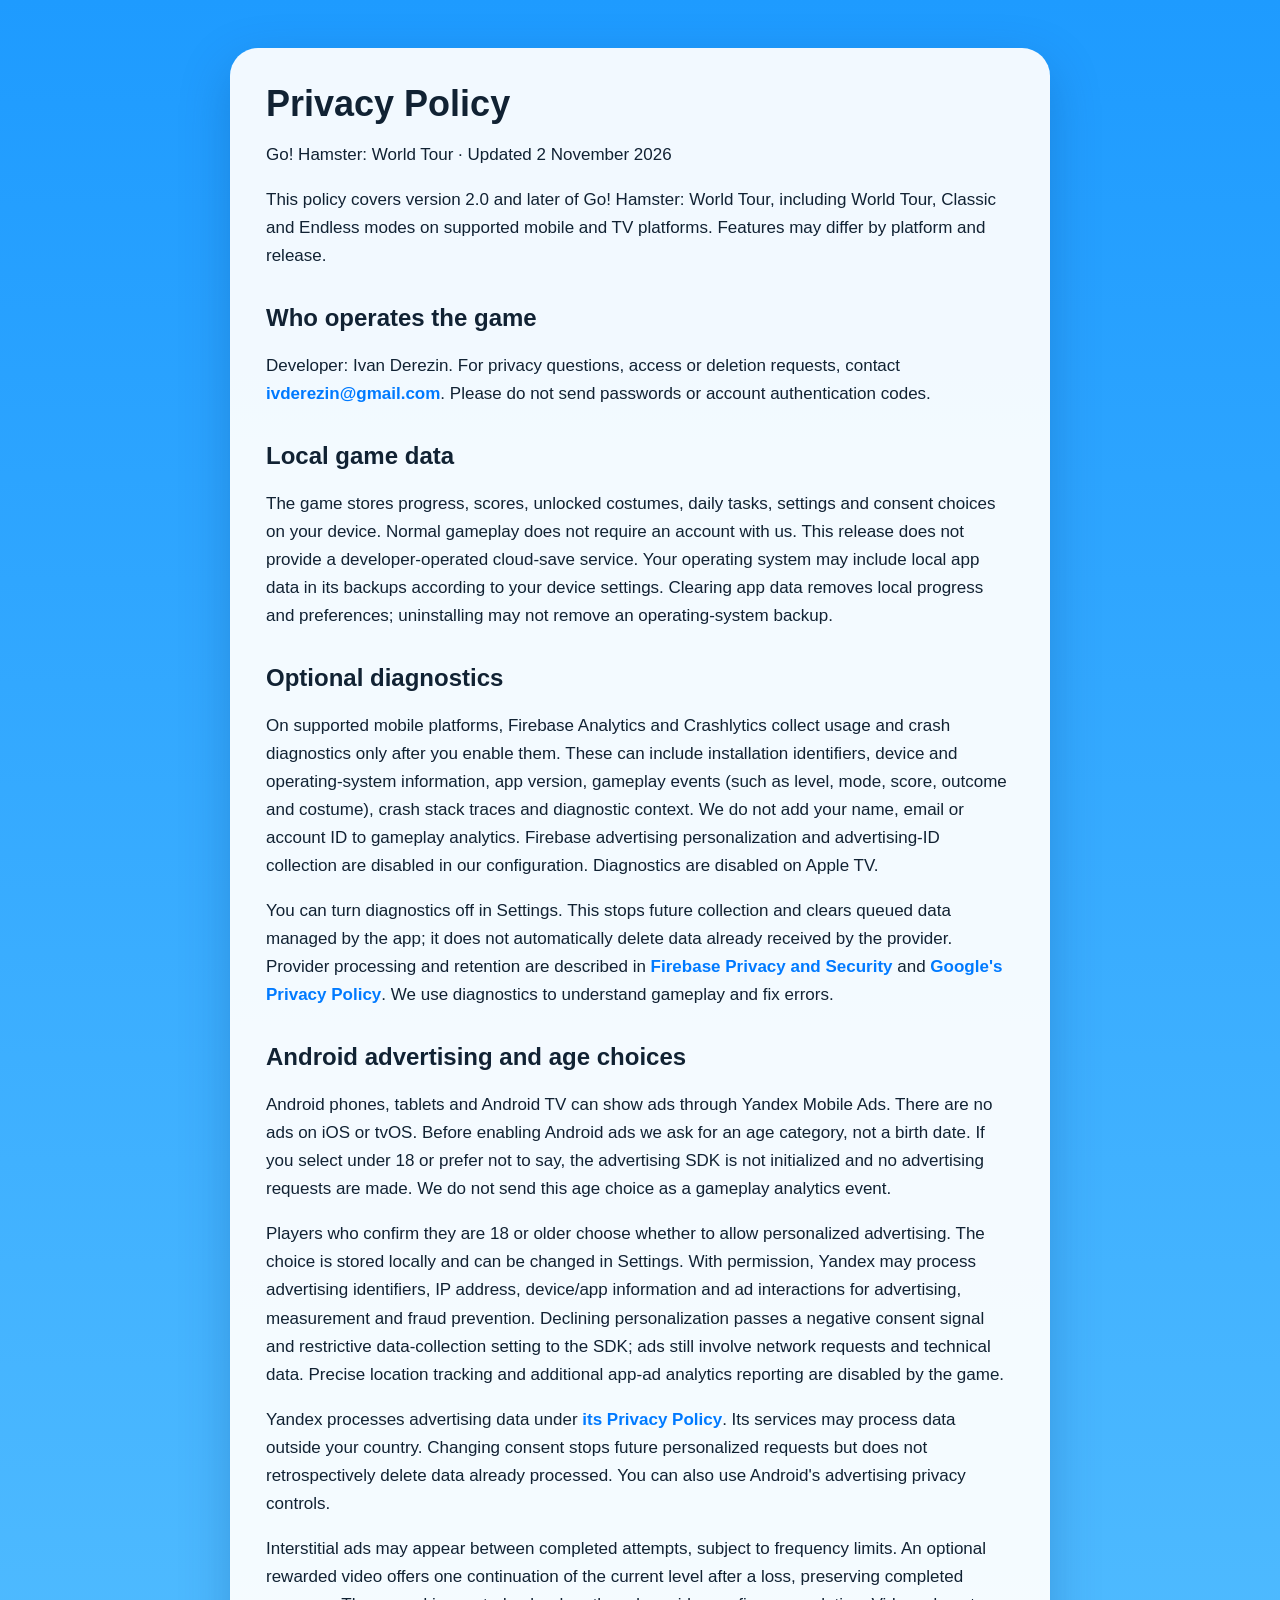
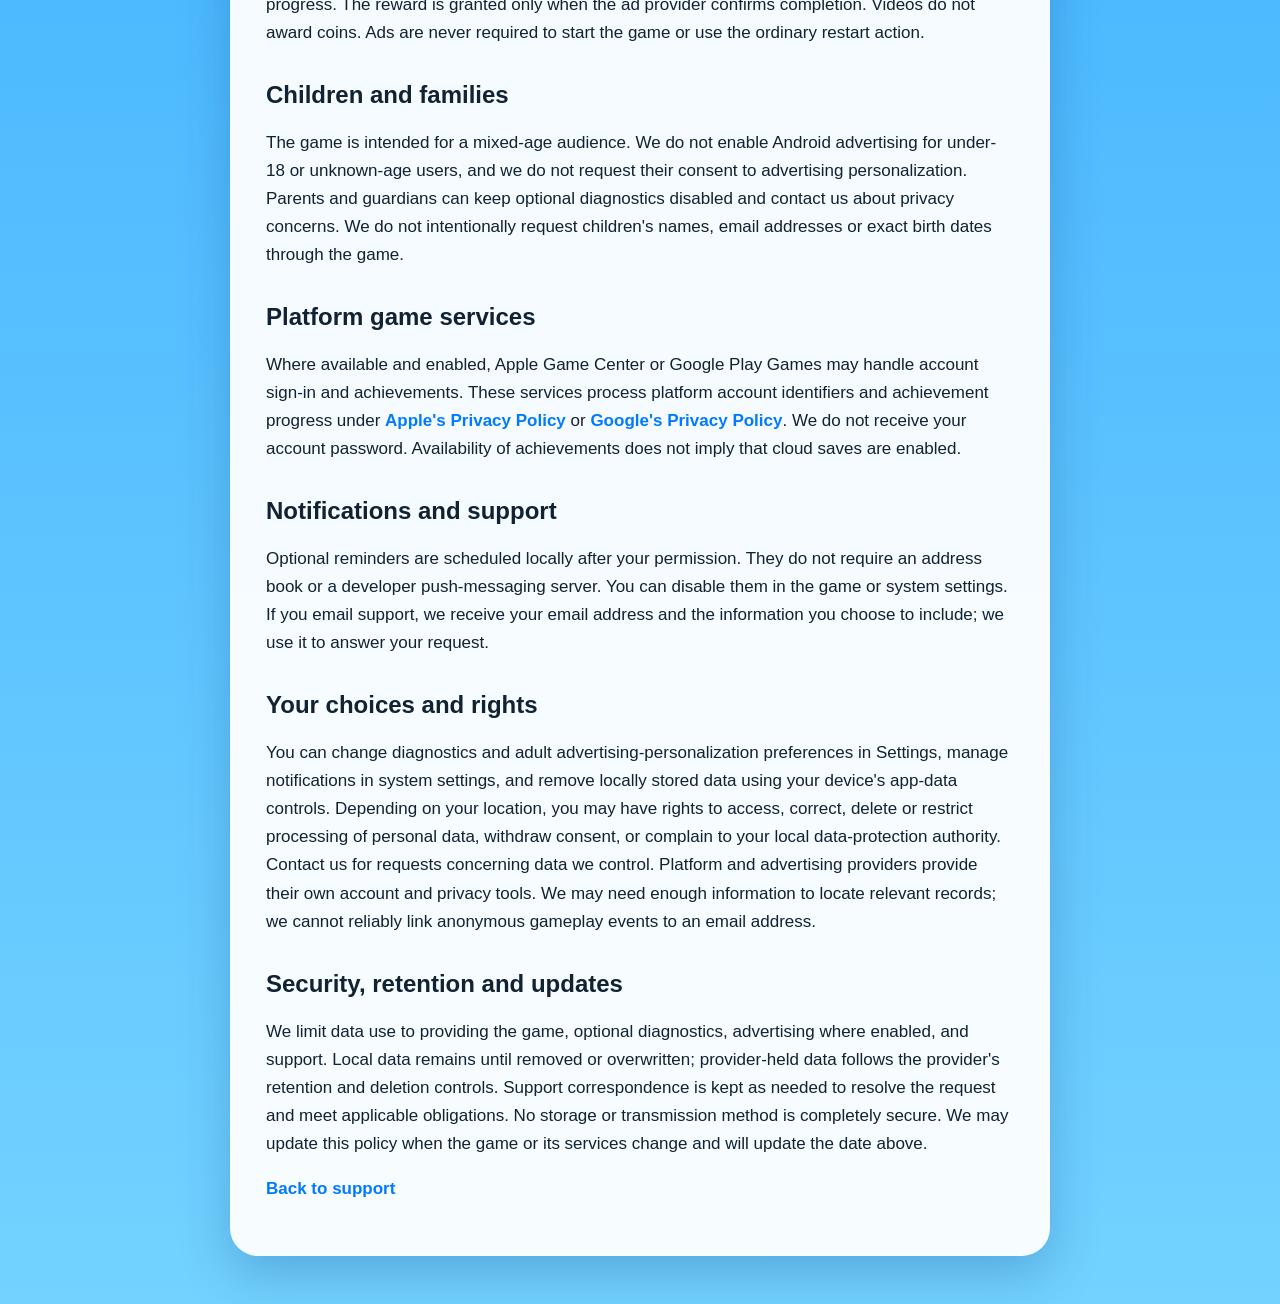
==== privacy.html @ 1f2eb2b0 "Update privacy policy for version 2.0 and Android advertising" ====
<!DOCTYPE html>
<html lang="en"><head><meta charset="UTF-8"><meta name="viewport" content="width=device-width,initial-scale=1"><title>Go! Hamster Privacy Policy</title><style>
    body {
      margin: 0;
      font-family: -apple-system, BlinkMacSystemFont, "Segoe UI", Roboto, Arial, sans-serif;
      background: linear-gradient(180deg, #1e9bff 0%, #73d2ff 100%);
      color: #123;
    }

    .page {
      max-width: 820px;
      margin: 0 auto;
      padding: 48px 20px;
    }

    .card {
      background: rgba(255, 255, 255, 0.94);
      border-radius: 28px;
      padding: 36px;
      box-shadow: 0 18px 50px rgba(0, 55, 120, 0.25);
    }

    h1 {
      margin: 0 0 10px;
      font-size: 36px;
      line-height: 1.1;
    }

    .subtitle {
      font-size: 18px;
      color: #456;
      margin-bottom: 28px;
    }

    h2 {
      margin-top: 34px;
      font-size: 24px;
    }

    p, li {
      font-size: 17px;
      line-height: 1.65;
    }

    a {
      color: #007aff;
      font-weight: 600;
      text-decoration: none;
    }

    .box {
      background: #eef8ff;
      border: 1px solid #cfeeff;
      border-radius: 18px;
      padding: 18px;
      margin-top: 18px;
    }

    .footer {
      margin-top: 30px;
      font-size: 14px;
      color: #667;
    }
  </style></head><body><main class="page"><article class="card"><h1>Privacy Policy</h1>
<p>Go! Hamster: World Tour · Updated 2 November 2026</p>
<p>This policy covers version 2.0 and later of Go! Hamster: World Tour, including World Tour, Classic and Endless modes on supported mobile and TV platforms. Features may differ by platform and release.</p>
<h2>Who operates the game</h2>
<p>Developer: Ivan Derezin. For privacy questions, access or deletion requests, contact <a href="mailto:ivderezin@gmail.com">ivderezin@gmail.com</a>. Please do not send passwords or account authentication codes.</p>
<h2>Local game data</h2>
<p>The game stores progress, scores, unlocked costumes, daily tasks, settings and consent choices on your device. Normal gameplay does not require an account with us. This release does not provide a developer-operated cloud-save service. Your operating system may include local app data in its backups according to your device settings. Clearing app data removes local progress and preferences; uninstalling may not remove an operating-system backup.</p>
<h2>Optional diagnostics</h2>
<p>On supported mobile platforms, Firebase Analytics and Crashlytics collect usage and crash diagnostics only after you enable them. These can include installation identifiers, device and operating-system information, app version, gameplay events (such as level, mode, score, outcome and costume), crash stack traces and diagnostic context. We do not add your name, email or account ID to gameplay analytics. Firebase advertising personalization and advertising-ID collection are disabled in our configuration. Diagnostics are disabled on Apple TV.</p>
<p>You can turn diagnostics off in Settings. This stops future collection and clears queued data managed by the app; it does not automatically delete data already received by the provider. Provider processing and retention are described in <a href="https://firebase.google.com/support/privacy">Firebase Privacy and Security</a> and <a href="https://policies.google.com/privacy">Google's Privacy Policy</a>. We use diagnostics to understand gameplay and fix errors.</p>
<h2>Android advertising and age choices</h2>
<p>Android phones, tablets and Android TV can show ads through Yandex Mobile Ads. There are no ads on iOS or tvOS. Before enabling Android ads we ask for an age category, not a birth date. If you select under 18 or prefer not to say, the advertising SDK is not initialized and no advertising requests are made. We do not send this age choice as a gameplay analytics event.</p>
<p>Players who confirm they are 18 or older choose whether to allow personalized advertising. The choice is stored locally and can be changed in Settings. With permission, Yandex may process advertising identifiers, IP address, device/app information and ad interactions for advertising, measurement and fraud prevention. Declining personalization passes a negative consent signal and restrictive data-collection setting to the SDK; ads still involve network requests and technical data. Precise location tracking and additional app-ad analytics reporting are disabled by the game.</p>
<p>Yandex processes advertising data under <a href="https://yandex.com/legal/confidential/">its Privacy Policy</a>. Its services may process data outside your country. Changing consent stops future personalized requests but does not retrospectively delete data already processed. You can also use Android's advertising privacy controls.</p>
<p>Interstitial ads may appear between completed attempts, subject to frequency limits. An optional rewarded video offers one continuation of the current level after a loss, preserving completed progress. The reward is granted only when the ad provider confirms completion. Videos do not award coins. Ads are never required to start the game or use the ordinary restart action.</p>
<h2>Children and families</h2>
<p>The game is intended for a mixed-age audience. We do not enable Android advertising for under-18 or unknown-age users, and we do not request their consent to advertising personalization. Parents and guardians can keep optional diagnostics disabled and contact us about privacy concerns. We do not intentionally request children's names, email addresses or exact birth dates through the game.</p>
<h2>Platform game services</h2>
<p>Where available and enabled, Apple Game Center or Google Play Games may handle account sign-in and achievements. These services process platform account identifiers and achievement progress under <a href="https://www.apple.com/legal/privacy/">Apple's Privacy Policy</a> or <a href="https://policies.google.com/privacy">Google's Privacy Policy</a>. We do not receive your account password. Availability of achievements does not imply that cloud saves are enabled.</p>
<h2>Notifications and support</h2>
<p>Optional reminders are scheduled locally after your permission. They do not require an address book or a developer push-messaging server. You can disable them in the game or system settings. If you email support, we receive your email address and the information you choose to include; we use it to answer your request.</p>
<h2>Your choices and rights</h2>
<p>You can change diagnostics and adult advertising-personalization preferences in Settings, manage notifications in system settings, and remove locally stored data using your device's app-data controls. Depending on your location, you may have rights to access, correct, delete or restrict processing of personal data, withdraw consent, or complain to your local data-protection authority. Contact us for requests concerning data we control. Platform and advertising providers provide their own account and privacy tools. We may need enough information to locate relevant records; we cannot reliably link anonymous gameplay events to an email address.</p>
<h2>Security, retention and updates</h2>
<p>We limit data use to providing the game, optional diagnostics, advertising where enabled, and support. Local data remains until removed or overwritten; provider-held data follows the provider's retention and deletion controls. Support correspondence is kept as needed to resolve the request and meet applicable obligations. No storage or transmission method is completely secure. We may update this policy when the game or its services change and will update the date above.</p>
<p><a href="index.html">Back to support</a></p></article></main></body></html>
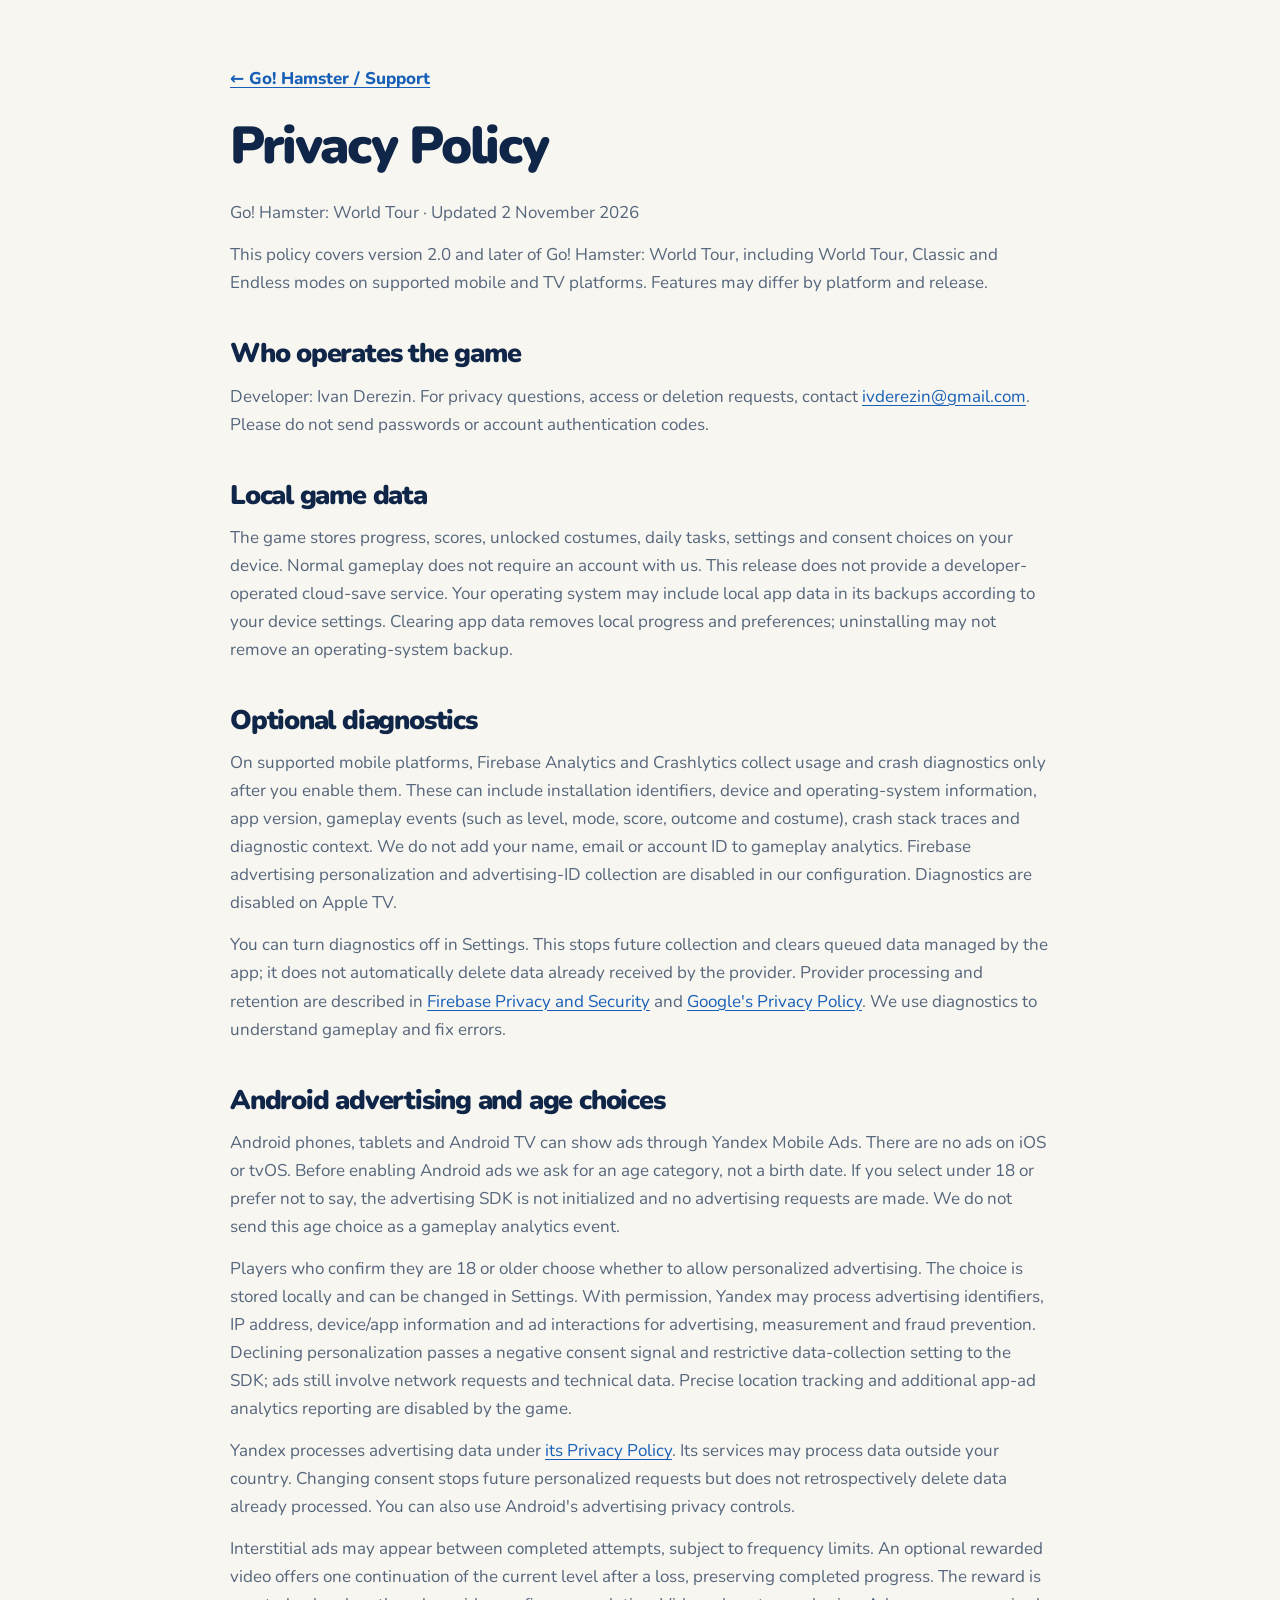
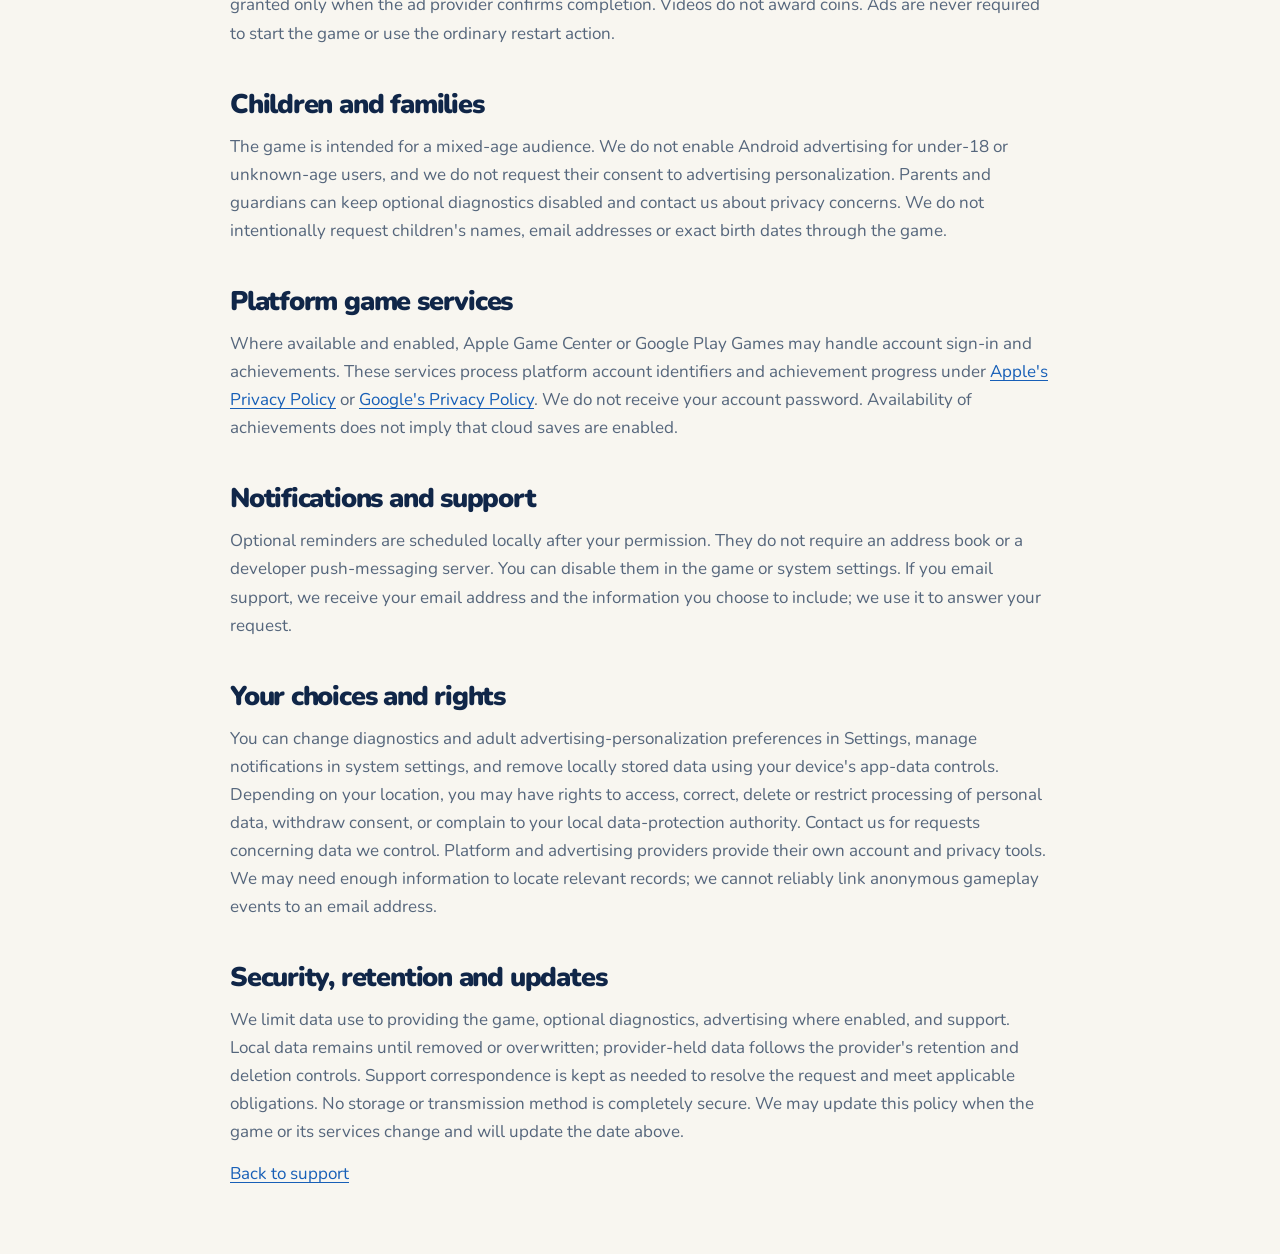
==== commit 8ff80fa4: "Redesign support site and add Android and TV help" ====
--- a/privacy.html
+++ b/privacy.html
@@ -1,67 +1,5 @@
 <!DOCTYPE html>
-<html lang="en"><head><meta charset="UTF-8"><meta name="viewport" content="width=device-width,initial-scale=1"><title>Go! Hamster Privacy Policy</title><style>
-    body {
-      margin: 0;
-      font-family: -apple-system, BlinkMacSystemFont, "Segoe UI", Roboto, Arial, sans-serif;
-      background: linear-gradient(180deg, #1e9bff 0%, #73d2ff 100%);
-      color: #123;
-    }
-
-    .page {
-      max-width: 820px;
-      margin: 0 auto;
-      padding: 48px 20px;
-    }
-
-    .card {
-      background: rgba(255, 255, 255, 0.94);
-      border-radius: 28px;
-      padding: 36px;
-      box-shadow: 0 18px 50px rgba(0, 55, 120, 0.25);
-    }
-
-    h1 {
-      margin: 0 0 10px;
-      font-size: 36px;
-      line-height: 1.1;
-    }
-
-    .subtitle {
-      font-size: 18px;
-      color: #456;
-      margin-bottom: 28px;
-    }
-
-    h2 {
-      margin-top: 34px;
-      font-size: 24px;
-    }
-
-    p, li {
-      font-size: 17px;
-      line-height: 1.65;
-    }
-
-    a {
-      color: #007aff;
-      font-weight: 600;
-      text-decoration: none;
-    }
-
-    .box {
-      background: #eef8ff;
-      border: 1px solid #cfeeff;
-      border-radius: 18px;
-      padding: 18px;
-      margin-top: 18px;
-    }
-
-    .footer {
-      margin-top: 30px;
-      font-size: 14px;
-      color: #667;
-    }
-  </style></head><body><main class="page"><article class="card"><h1>Privacy Policy</h1>
+<html lang="en"><head><meta charset="UTF-8"><meta name="viewport" content="width=device-width,initial-scale=1"><title>Go! Hamster Privacy Policy</title><link rel="icon" href="assets/icon.png"><link rel="stylesheet" href="style.css"><meta name="theme-color" content="#102648"></head><body><main class="wrap legal"><a class="back-link" href="index.html">← Go! Hamster / Support</a><article><h1>Privacy Policy</h1>
 <p>Go! Hamster: World Tour · Updated 2 November 2026</p>
 <p>This policy covers version 2.0 and later of Go! Hamster: World Tour, including World Tour, Classic and Endless modes on supported mobile and TV platforms. Features may differ by platform and release.</p>
 <h2>Who operates the game</h2>
--- a/style.css
+++ b/style.css
@@ -0,0 +1,8 @@
+@font-face{font-family:Nunito;src:url('assets/Nunito-Variable.ttf') format('truetype');font-weight:200 1000;font-display:swap}
+:root{--ink:#102648;--muted:#55667c;--paper:#f8f6f0;--line:#dcdedb;--yellow:#ffcf41;--blue:#1264ec;--radius:28px;scroll-behavior:smooth;scroll-padding-top:25px}
+*{box-sizing:border-box}body{margin:0;background:var(--paper);color:var(--ink);font-family:Nunito,system-ui,sans-serif;font-size:17px;line-height:1.65}a{color:inherit;text-decoration:none}button{font:inherit;cursor:pointer}button,a,summary{-webkit-tap-highlight-color:transparent}a:focus-visible,button:focus-visible,summary:focus-visible{outline:3px solid #ef9c00;outline-offset:5px}img{max-width:100%;display:block}h1,h2,h3,p,figure{margin:0}h1,h2,h3{line-height:1.08;letter-spacing:-.045em;font-weight:900}p{color:var(--muted)}.wrap{width:min(1320px,calc(100% - 88px));margin-inline:auto}.header{display:flex;align-items:center;gap:32px;padding-block:25px}.brand{display:flex;align-items:center;gap:12px;font-size:20px;line-height:1.15;font-weight:950;letter-spacing:-.03em}.brand img{border-radius:12px}.brand small{display:block;margin-top:5px;color:var(--muted);font-size:11px;font-weight:700;letter-spacing:.04em}.header nav{display:flex;margin-left:auto;gap:30px;font-size:14px;font-weight:800}.header nav a:hover,.text-link:hover,.footer a:hover{color:var(--blue)}.languages{display:flex;border:1px solid var(--line);border-radius:30px;padding:4px;font-size:12px;font-weight:900}.languages a{padding:6px 10px;border-radius:20px}.languages [aria-current]{background:var(--ink);color:white}.skip{position:absolute;top:-100px;left:20px;background:white;padding:12px;z-index:100}.skip:focus{top:10px}.hero{padding-top:45px;padding-bottom:65px;display:grid;grid-template-columns:.8fr 1.2fr;align-items:center;gap:40px}.eyebrow,.section-index{font-size:11px;line-height:1.5;font-weight:900;letter-spacing:.14em;display:block}.hero .eyebrow{margin-bottom:23px;color:var(--blue)}h1{font-size:clamp(42px,4.1vw,64px);margin-bottom:25px}.intro{font-size:18px;line-height:1.65;max-width:430px}.hero-actions{display:flex;align-items:center;flex-wrap:wrap;gap:20px;margin-top:30px}.button{display:inline-flex;align-items:center;justify-content:space-between;gap:25px;padding:15px 22px;border-radius:14px;font-size:15px;font-weight:900;line-height:1.3;transition:transform .2s,box-shadow .2s}.button:hover{transform:translateY(-3px);box-shadow:0 9px 20px #1026481f}.button span{font-size:22px}.primary{background:var(--ink);color:white}.text-link{font-size:14px;font-weight:900}.hero-art{background:#0958cc;border-radius:var(--radius);overflow:hidden;box-shadow:0 28px 50px -30px #082d6a80;transform:rotate(-2deg)}.hero-art img{width:100%;height:auto}.hero-art figcaption{display:flex;align-items:center;gap:12px;padding:19px 23px;background:#082957;color:white;font-size:13px;font-weight:800}.hero-art figcaption>span:last-child{margin-left:auto;font-size:10px;letter-spacing:.12em;color:#b8cef0}.spark{color:var(--yellow);font-size:24px}.platform-strip{display:flex;justify-content:space-between;align-items:center;gap:20px;border-top:1px solid var(--line);border-bottom:1px solid var(--line);padding:30px 0}.platform-strip .eyebrow{color:var(--muted);font-size:10px}.platform-strip h2{font-size:27px;margin-top:7px}.platform-strip>p{max-width:235px;font-size:14px}.section{padding-block:85px}.section-heading{display:grid;grid-template-columns:1fr 2fr;gap:30px;margin-bottom:36px}.section-index{color:var(--blue);padding-top:8px}h2{font-size:clamp(36px,4vw,54px)}.section-heading p{margin-top:18px;max-width:520px}.device-tabs{display:grid;grid-template-columns:repeat(4,1fr);gap:8px;background:#eeede7;padding:7px;border-radius:18px}.device-tab{border:0;background:none;border-radius:12px;min-height:54px;color:var(--muted);font-weight:850;font-size:16px;padding:12px}.device-tab:hover{background:#ffffffa6}.device-tab[aria-selected=true]{background:var(--ink);color:white;box-shadow:0 4px 10px #10264822}.device-content{padding-top:35px}.device-panel{display:grid;grid-template-columns:.7fr 1fr 1fr;gap:50px;animation:panel-enter .28s ease-out}.device-panel[hidden]{display:none}.device-number{font-size:76px;font-weight:300;letter-spacing:-.08em;line-height:1;color:#9aabbe}.device-number span{display:block;font-size:11px;color:var(--muted);letter-spacing:.06em;margin-top:18px;font-weight:800}.device-panel h3{font-size:22px;letter-spacing:-.025em;margin:4px 0 13px}.device-panel p{font-size:16px}.release-note{border-top:1px solid var(--line);padding-top:20px;margin-top:32px;font-size:12px;max-width:100%;color:var(--muted)}.release-note span{font-size:22px;color:var(--blue);margin-right:8px}.answers{background:#eaeff2}.faq-layout{display:grid;grid-template-columns:.85fr 1.15fr;gap:80px}.faq-layout .section-heading{display:block;margin:0}.faq-layout .section-index{margin-bottom:22px}.faq-layout p{max-width:350px}.outline-star{font-size:100px;color:#1264ec;line-height:1;display:block;margin-top:35px}.faq-list details{border-bottom:1px solid #cbd4db}.faq-list details:first-child{border-top:1px solid #cbd4db}.faq-list summary{list-style:none;cursor:pointer;font-weight:850;line-height:1.4;padding:23px 0;display:flex;gap:22px;justify-content:space-between;font-size:18px;letter-spacing:-.02em}.faq-list summary::-webkit-details-marker{display:none}.faq-list summary span{flex-shrink:0;font-size:25px;line-height:1}.faq-list [open] summary span{transform:rotate(45deg)}.faq-list details p{padding:0 35px 24px 0;max-width:none;font-size:16px}.contact{display:grid;grid-template-columns:1fr 1fr;gap:100px;align-items:center}.contact-copy .eyebrow{color:var(--blue);margin-bottom:18px}.contact-copy>p:not(.eyebrow){margin-top:22px;max-width:450px}.contact-copy .button{margin-top:28px}.yellow{background:var(--yellow);color:var(--ink)}.email{display:block;width:max-content;margin-top:16px;font-size:14px;text-decoration:underline;text-underline-offset:5px}.contact-note{padding:38px 40px;background:var(--ink);color:white;border-radius:24px;position:relative;box-shadow:10px 10px 0 #e1e7ed}.contact-note h3{font-size:26px;letter-spacing:-.02em;padding-right:35px}.note-star{position:absolute;right:30px;top:25px;color:var(--yellow);font-size:40px}.contact-note ol{list-style:none;padding:0;counter-reset:note;margin:27px 0}.contact-note li{counter-increment:note;padding:13px 0;border-bottom:1px solid #ffffff24;display:flex;gap:15px;font-size:15px}.contact-note li:before{content:'0' counter(note);color:#91acd0;font-size:12px;font-weight:900;padding-top:3px}.contact-note>p{font-size:12px;color:#bdcee5}.footer{display:flex;align-items:center;gap:30px;padding:28px 0;border-top:1px solid var(--line);font-size:12px}.footer>span{margin-left:auto;color:var(--muted)}.footer .brand{font-size:17px}.footer .brand small{font-size:10px}.footer>a:not(.brand){font-weight:800}.legal{max-width:820px;padding-block:65px}.legal h1{font-size:52px}.legal h2{font-size:27px;margin-top:42px;margin-bottom:14px}.legal p{margin-top:14px}.legal a{color:#175fb7;text-decoration:underline;text-underline-offset:3px}.legal .back-link{display:inline-block;margin-bottom:25px;font-weight:800}.legal footer{margin-top:45px;border-top:1px solid var(--line);padding-top:20px;font-size:13px}
+@keyframes panel-enter{from{transform:translateY(7px)}to{transform:translateY(0)}}
+@media(min-width:1600px){.hero{padding-top:70px;padding-bottom:90px}}
+@media(max-width:1050px){.wrap{width:calc(100% - 48px)}.header nav{gap:18px;font-size:12px}.hero{grid-template-columns:1fr 1fr;gap:26px}h1{font-size:43px}.hero-art figcaption{padding:14px;font-size:11px}.hero-art figcaption>span:last-child{display:none}.device-panel{gap:25px}.faq-layout{gap:40px}.contact{gap:50px}.footer{gap:18px}}
+@media(max-width:760px){.wrap{width:calc(100% - 36px)}.header{padding-block:18px;gap:15px}.brand{font-size:18px}.header nav{display:none}.languages{margin-left:auto}.hero{grid-template-columns:1fr;gap:38px;padding-top:30px;padding-bottom:40px}.hero-copy{max-width:540px}h1{font-size:clamp(39px,8.6vw,58px)}.intro{font-size:17px}.hero-art{transform:none}.hero-art figcaption{font-size:13px;padding:15px 18px}.platform-strip{display:block;padding-block:25px}.platform-strip>p{max-width:none;margin-top:12px}.platform-strip h2{font-size:25px}.platform-strip .eyebrow{font-size:9px;letter-spacing:.07em}.section{padding-block:50px}.section-heading{display:block;margin-bottom:25px}.section-index{margin-bottom:16px}.section-heading h2{font-size:40px}.device-tabs{grid-template-columns:1fr 1fr}.device-tab{font-size:14px;min-height:48px}.device-panel{grid-template-columns:1fr;gap:22px}.device-number{font-size:42px;display:flex;align-items:center;gap:14px}.device-number span{margin:0}.device-panel h3{font-size:23px}.release-note{font-size:12px}.faq-layout{grid-template-columns:1fr;gap:28px}.outline-star{display:none}.faq-list summary{font-size:17px;padding-block:20px}.contact{grid-template-columns:1fr;gap:35px}.contact-note{padding:30px 25px;margin-right:8px}.contact-note h3{font-size:25px}.footer{flex-wrap:wrap;gap:16px 24px;padding-block:24px}.footer .brand{width:100%}.footer>span{margin-left:0}.legal h1{font-size:40px}.legal{padding-top:35px}}
+@media(prefers-reduced-motion:reduce){:root{scroll-behavior:auto}*,*:before,*:after{animation:none!important;transition:none!important}.button:hover{transform:none}}
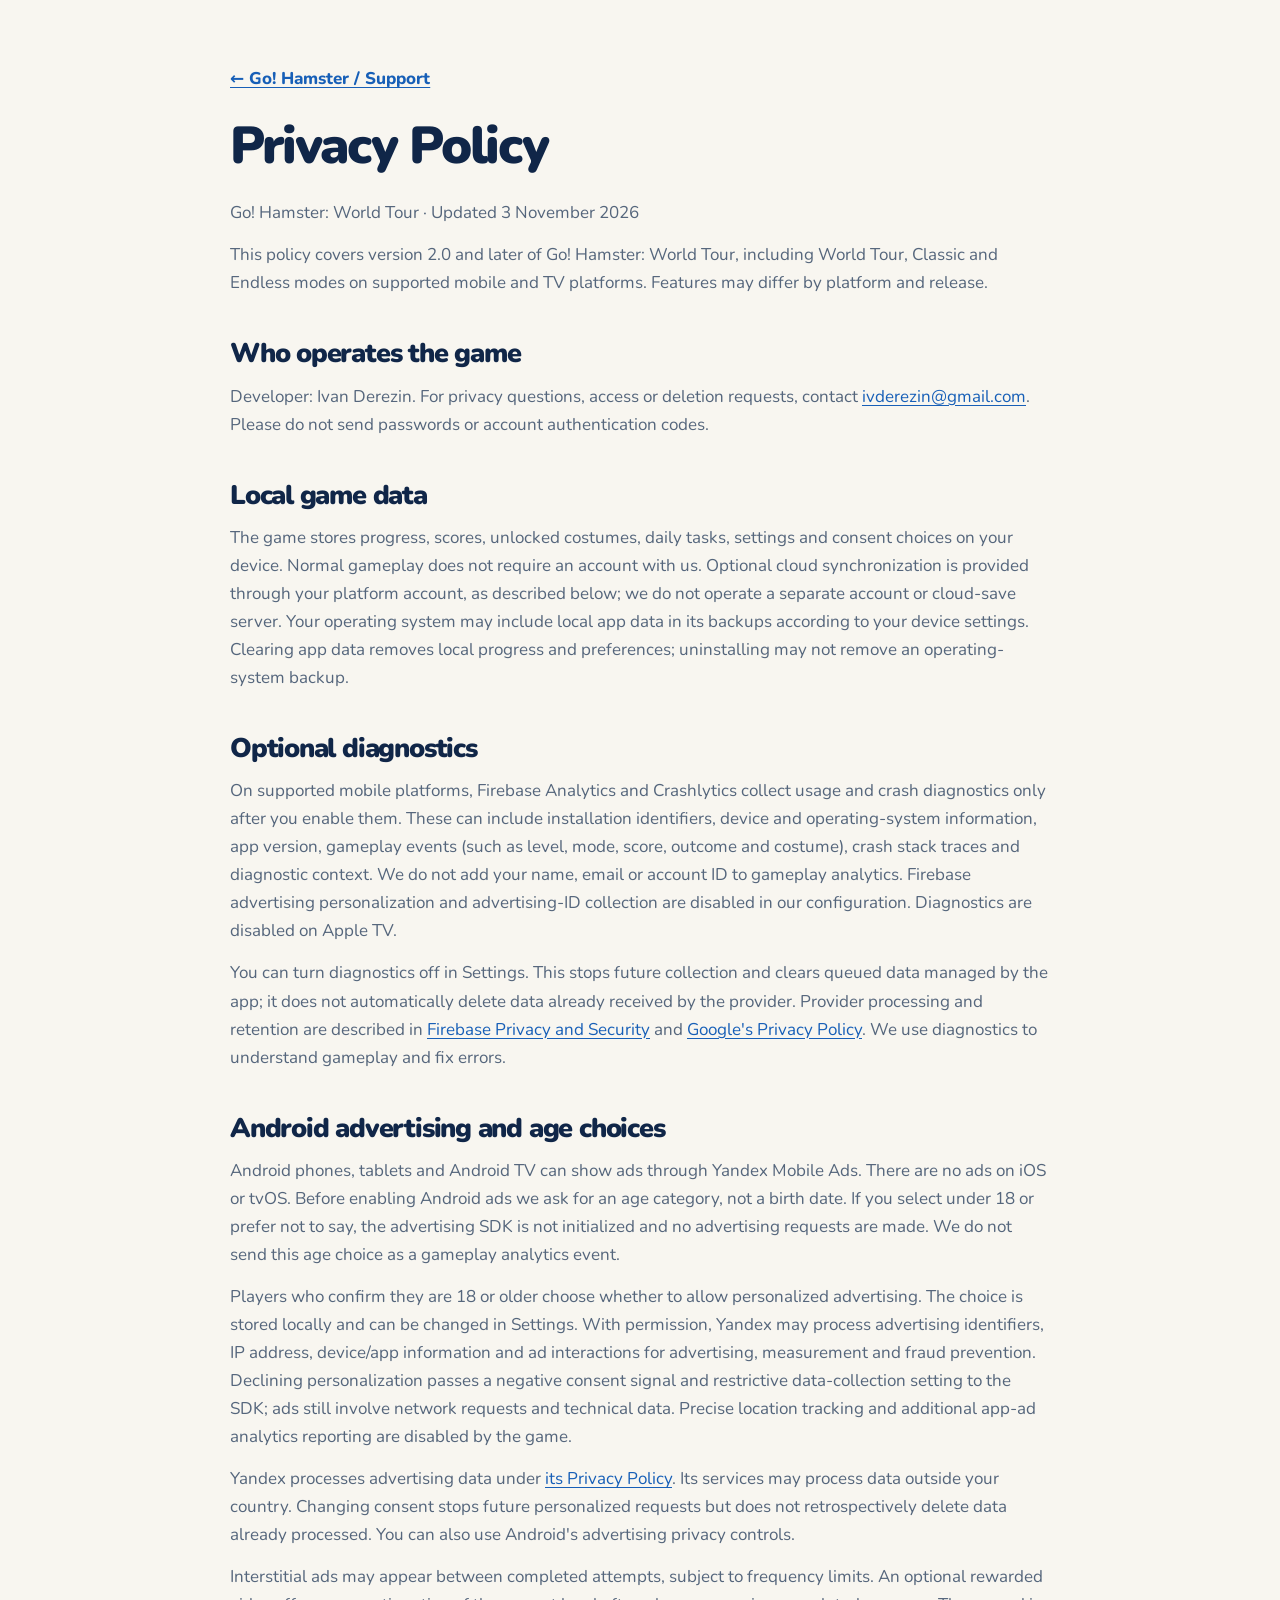
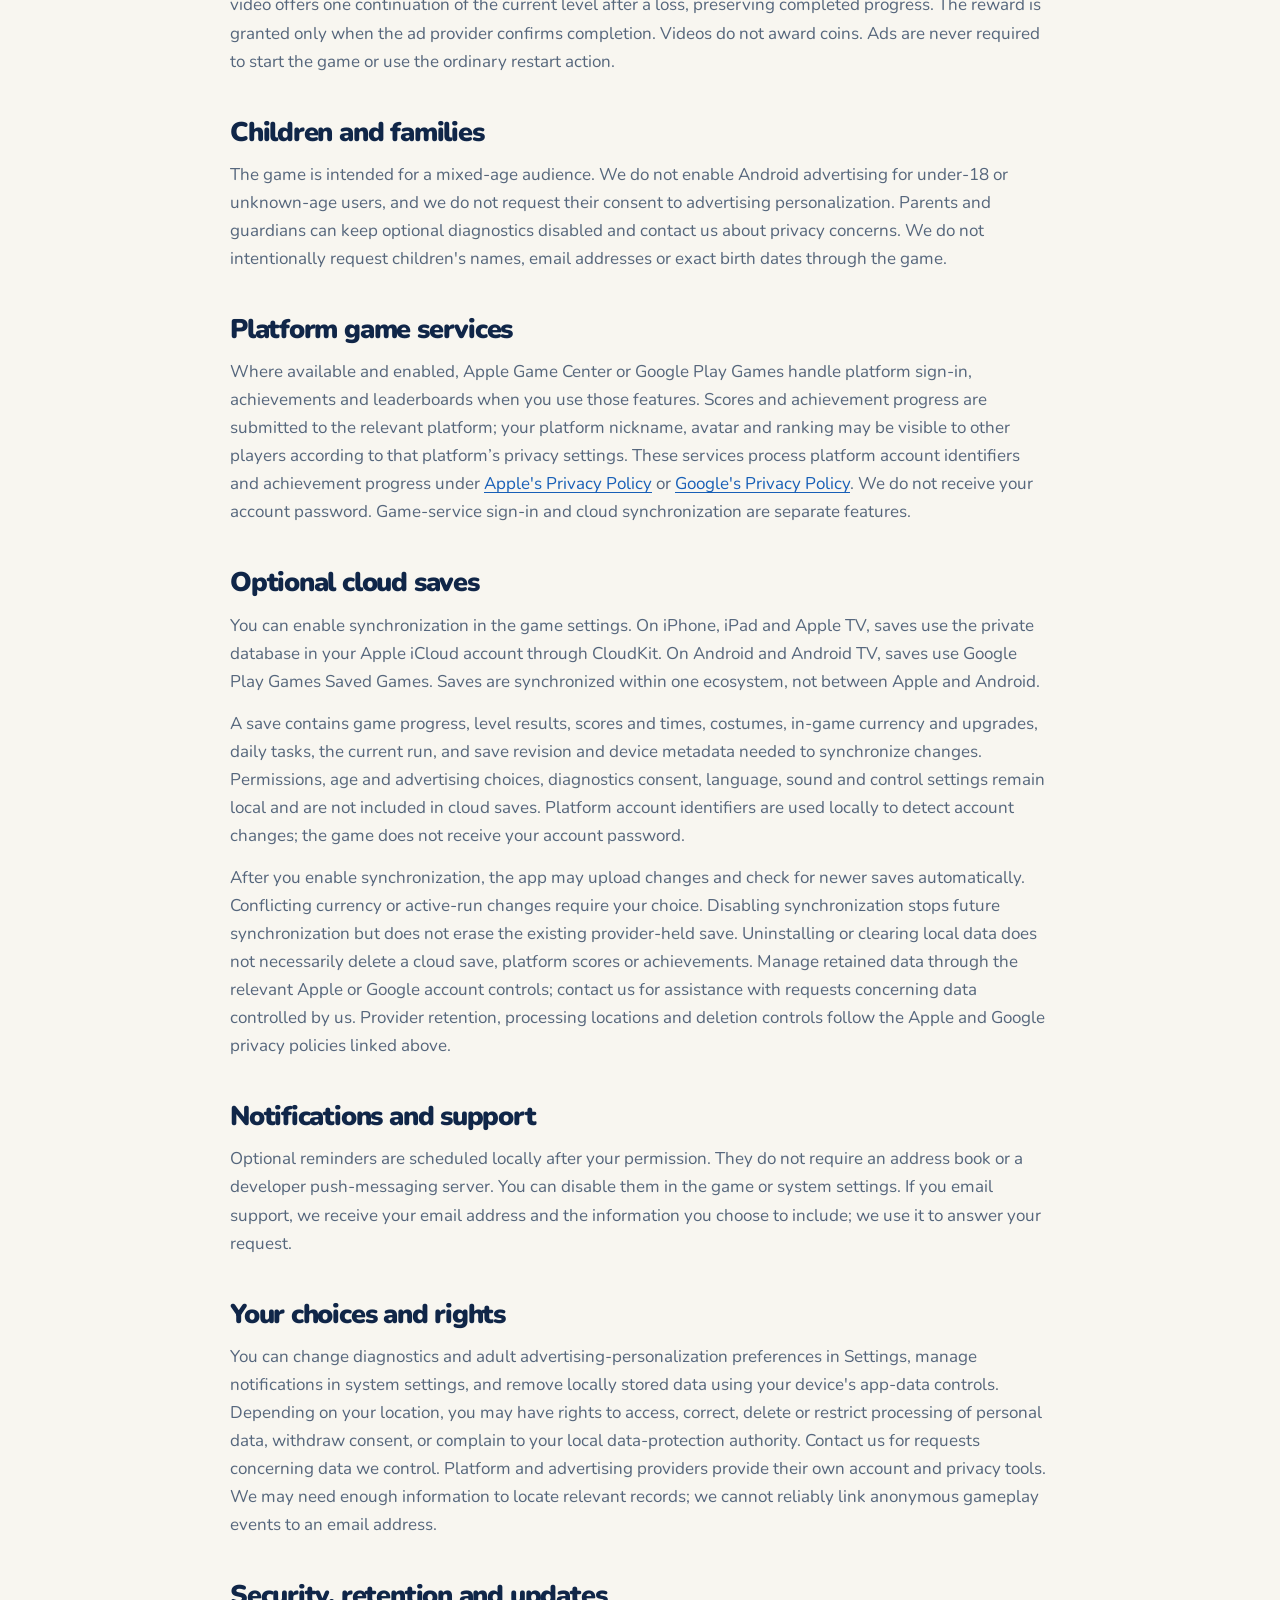
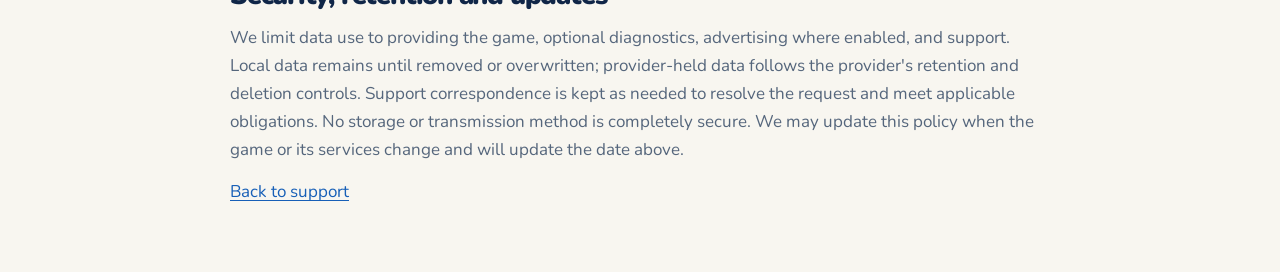
==== commit 8082243f: "Document platform cloud saves and leaderboards in privacy policy" ====
--- a/privacy.html
+++ b/privacy.html
@@ -1,11 +1,11 @@
 <!DOCTYPE html>
 <html lang="en"><head><meta charset="UTF-8"><meta name="viewport" content="width=device-width,initial-scale=1"><title>Go! Hamster Privacy Policy</title><link rel="icon" href="assets/icon.png"><link rel="stylesheet" href="style.css"><meta name="theme-color" content="#102648"></head><body><main class="wrap legal"><a class="back-link" href="index.html">← Go! Hamster / Support</a><article><h1>Privacy Policy</h1>
-<p>Go! Hamster: World Tour · Updated 2 November 2026</p>
+<p>Go! Hamster: World Tour · Updated 3 November 2026</p>
 <p>This policy covers version 2.0 and later of Go! Hamster: World Tour, including World Tour, Classic and Endless modes on supported mobile and TV platforms. Features may differ by platform and release.</p>
 <h2>Who operates the game</h2>
 <p>Developer: Ivan Derezin. For privacy questions, access or deletion requests, contact <a href="mailto:ivderezin@gmail.com">ivderezin@gmail.com</a>. Please do not send passwords or account authentication codes.</p>
 <h2>Local game data</h2>
-<p>The game stores progress, scores, unlocked costumes, daily tasks, settings and consent choices on your device. Normal gameplay does not require an account with us. This release does not provide a developer-operated cloud-save service. Your operating system may include local app data in its backups according to your device settings. Clearing app data removes local progress and preferences; uninstalling may not remove an operating-system backup.</p>
+<p>The game stores progress, scores, unlocked costumes, daily tasks, settings and consent choices on your device. Normal gameplay does not require an account with us. Optional cloud synchronization is provided through your platform account, as described below; we do not operate a separate account or cloud-save server. Your operating system may include local app data in its backups according to your device settings. Clearing app data removes local progress and preferences; uninstalling may not remove an operating-system backup.</p>
 <h2>Optional diagnostics</h2>
 <p>On supported mobile platforms, Firebase Analytics and Crashlytics collect usage and crash diagnostics only after you enable them. These can include installation identifiers, device and operating-system information, app version, gameplay events (such as level, mode, score, outcome and costume), crash stack traces and diagnostic context. We do not add your name, email or account ID to gameplay analytics. Firebase advertising personalization and advertising-ID collection are disabled in our configuration. Diagnostics are disabled on Apple TV.</p>
 <p>You can turn diagnostics off in Settings. This stops future collection and clears queued data managed by the app; it does not automatically delete data already received by the provider. Provider processing and retention are described in <a href="https://firebase.google.com/support/privacy">Firebase Privacy and Security</a> and <a href="https://policies.google.com/privacy">Google's Privacy Policy</a>. We use diagnostics to understand gameplay and fix errors.</p>
@@ -17,7 +17,11 @@
 <h2>Children and families</h2>
 <p>The game is intended for a mixed-age audience. We do not enable Android advertising for under-18 or unknown-age users, and we do not request their consent to advertising personalization. Parents and guardians can keep optional diagnostics disabled and contact us about privacy concerns. We do not intentionally request children's names, email addresses or exact birth dates through the game.</p>
 <h2>Platform game services</h2>
-<p>Where available and enabled, Apple Game Center or Google Play Games may handle account sign-in and achievements. These services process platform account identifiers and achievement progress under <a href="https://www.apple.com/legal/privacy/">Apple's Privacy Policy</a> or <a href="https://policies.google.com/privacy">Google's Privacy Policy</a>. We do not receive your account password. Availability of achievements does not imply that cloud saves are enabled.</p>
+<p>Where available and enabled, Apple Game Center or Google Play Games handle platform sign-in, achievements and leaderboards when you use those features. Scores and achievement progress are submitted to the relevant platform; your platform nickname, avatar and ranking may be visible to other players according to that platform’s privacy settings. These services process platform account identifiers and achievement progress under <a href="https://www.apple.com/legal/privacy/">Apple's Privacy Policy</a> or <a href="https://policies.google.com/privacy">Google's Privacy Policy</a>. We do not receive your account password. Game-service sign-in and cloud synchronization are separate features.</p>
+<h2>Optional cloud saves</h2>
+<p>You can enable synchronization in the game settings. On iPhone, iPad and Apple TV, saves use the private database in your Apple iCloud account through CloudKit. On Android and Android TV, saves use Google Play Games Saved Games. Saves are synchronized within one ecosystem, not between Apple and Android.</p>
+<p>A save contains game progress, level results, scores and times, costumes, in-game currency and upgrades, daily tasks, the current run, and save revision and device metadata needed to synchronize changes. Permissions, age and advertising choices, diagnostics consent, language, sound and control settings remain local and are not included in cloud saves. Platform account identifiers are used locally to detect account changes; the game does not receive your account password.</p>
+<p>After you enable synchronization, the app may upload changes and check for newer saves automatically. Conflicting currency or active-run changes require your choice. Disabling synchronization stops future synchronization but does not erase the existing provider-held save. Uninstalling or clearing local data does not necessarily delete a cloud save, platform scores or achievements. Manage retained data through the relevant Apple or Google account controls; contact us for assistance with requests concerning data controlled by us. Provider retention, processing locations and deletion controls follow the Apple and Google privacy policies linked above.</p>
 <h2>Notifications and support</h2>
 <p>Optional reminders are scheduled locally after your permission. They do not require an address book or a developer push-messaging server. You can disable them in the game or system settings. If you email support, we receive your email address and the information you choose to include; we use it to answer your request.</p>
 <h2>Your choices and rights</h2>
